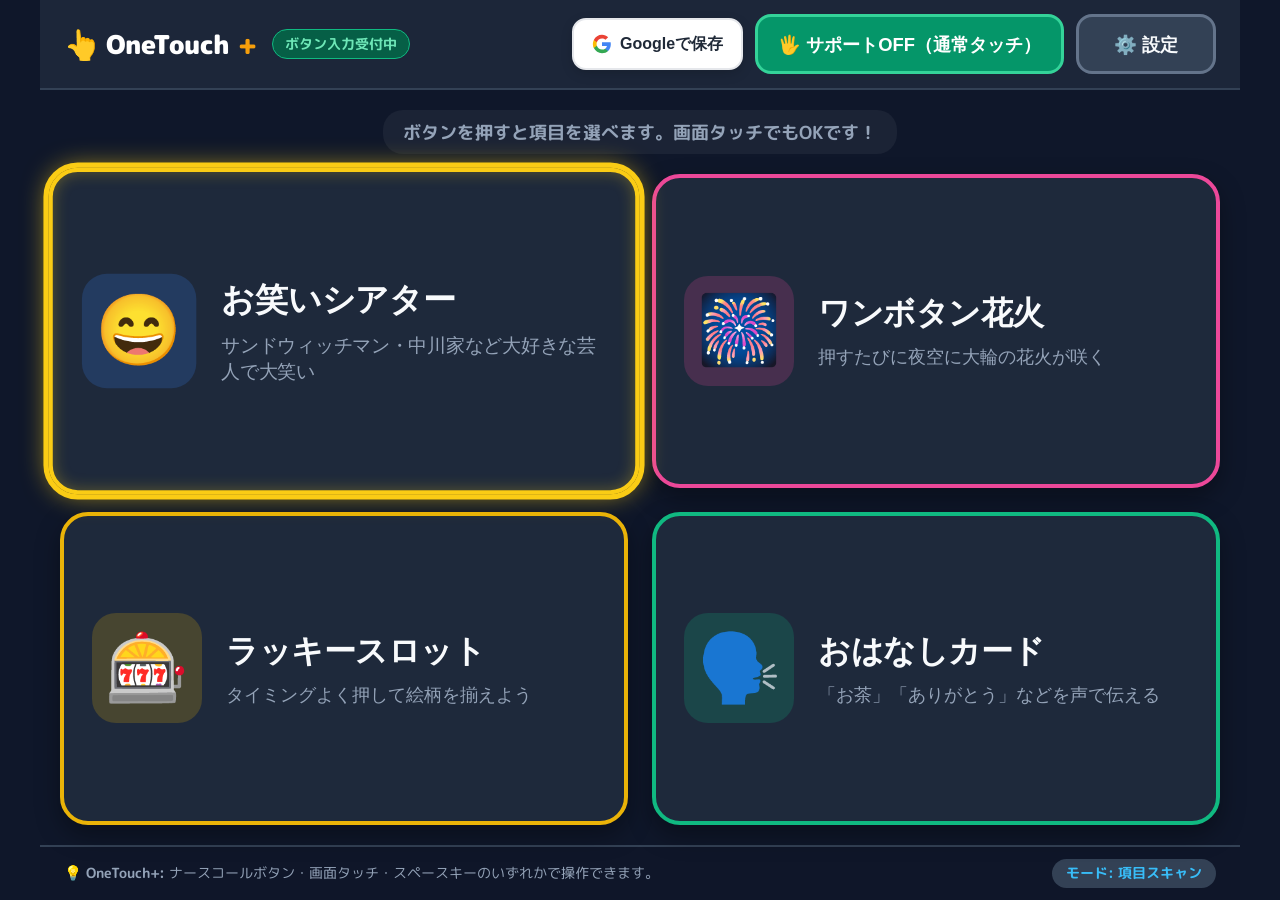
==== index.html @ 7be74478 "Initial commit for OneTouch+ (ワンタッチプラス)" ====
<!DOCTYPE html>
<html lang="ja">
<head>
  <meta charset="UTF-8">
  <meta name="viewport" content="width=device-width, initial-scale=1.0, maximum-scale=1.0, user-scalable=no">
  <title>OneTouch+（ワンタッチプラス）- ボタンひとつで楽しさと笑顔をプラス</title>
  <meta name="description" content="ナースコールボタンやワンタップで動画やお笑い、ゲーム、意思伝達が楽しめる介護・ベッドサイド向け支援ポータル">
  <meta name="theme-color" content="#2563eb">
  <link rel="icon" type="image/svg+xml" href="icon.svg">
  <link rel="manifest" href="manifest.json">
  <link rel="stylesheet" href="css/style.css">
  <link rel="preconnect" href="https://fonts.googleapis.com">
  <link rel="preconnect" href="https://fonts.gstatic.com" crossorigin>
  <link href="https://fonts.googleapis.com/css2?family=M+PLUS+Rounded+1c:wght@500;700;800;900&display=swap" rel="stylesheet">
  <!-- Google Identity Services -->
  <script src="https://accounts.google.com/gsi/client" async defer></script>
</head>
<body>
  <!-- クロスヘア走査線オーバーレイ -->
  <div id="crosshair-overlay" class="crosshair-overlay hidden">
    <div id="scan-line-horizontal" class="scan-line horizontal"></div>
    <div id="scan-line-vertical" class="scan-line vertical"></div>
    <div id="crosshair-target" class="crosshair-target hidden"></div>
  </div>

  <!-- メインコンテナ -->
  <div class="app-container">
    <!-- ヘッダー -->
    <header class="app-header">
      <div class="header-left">
        <h1 class="app-title"><span class="title-logo">👆</span> OneTouch<span class="title-plus">+</span></h1>
        <div id="input-status-badge" class="status-badge">ボタン入力受付中</div>
      </div>
      <div class="header-right">
        <!-- Google ドライブ保存・ログインボタン -->
        <button id="btn-google-auth" class="btn-google-auth" title="Googleアカウントで設定やデータを保存">
          <svg class="google-icon" viewBox="0 0 24 24" width="20" height="20">
            <path fill="#4285F4" d="M22.56 12.25c0-.78-.07-1.53-.2-2.25H12v4.26h5.92c-.26 1.37-1.04 2.53-2.21 3.31v2.77h3.57c2.08-1.92 3.28-4.74 3.28-8.09z"/>
            <path fill="#34A853" d="M12 23c2.97 0 5.46-.98 7.28-2.66l-3.57-2.77c-.98.66-2.23 1.06-3.71 1.06-2.86 0-5.29-1.93-6.16-4.53H2.18v2.84C3.99 20.53 7.7 23 12 23z"/>
            <path fill="#FBBC05" d="M5.84 14.09c-.22-.66-.35-1.36-.35-2.09s.13-1.43.35-2.09V7.06H2.18C1.43 8.55 1 10.22 1 12s.43 3.45 1.18 4.94l2.85-2.22.81-.63z"/>
            <path fill="#EA4335" d="M12 5.38c1.62 0 3.06.56 4.21 1.64l3.15-3.15C17.45 2.09 14.97 1 12 1 7.7 1 3.99 3.47 2.18 7.06l3.66 2.84c.87-2.6 3.3-4.52 6.16-4.52z"/>
          </svg>
          <span>Googleで保存</span>
        </button>

        <button id="btn-support-toggle" class="btn-support" data-action="toggle-support">🖐️ サポートOFF（通常タッチ）</button>
        <button id="btn-settings-toggle" class="btn-sub scannable" data-action="toggle-settings">⚙️ 設定</button>
      </div>
    </header>

    <!-- 設定モーダル/パネル -->
    <div id="settings-panel" class="settings-panel hidden">
      <div class="settings-content">
        <h2>操作・スキャン設定</h2>
        
        <div class="setting-item">
          <label>選択モード</label>
          <div class="setting-options">
            <button class="btn-opt scannable active" data-setting="mode" data-val="item">① 項目スキャン（順次枠移動）</button>
            <button class="btn-opt scannable" data-setting="mode" data-val="crosshair">② 十字線スキャン（上下左右のクロス）</button>
          </div>
        </div>

        <div class="setting-item">
          <label>スキャン速度（5段階）</label>
          <div class="setting-options speed-grid">
            <button class="btn-opt scannable" data-setting="speed" data-val="v-slowest">① 超ゆっくり（約5秒間隔 / 走査 最遅）</button>
            <button class="btn-opt scannable" data-setting="speed" data-val="v-slow">② ゆっくり（約3.5秒間隔 / 走査 遅）</button>
            <button class="btn-opt scannable active" data-setting="speed" data-val="v-normal">③ ふつう（約2.2秒間隔 / 走査 中）</button>
            <button class="btn-opt scannable" data-setting="speed" data-val="v-fast">④ やや速い（約1.5秒間隔 / 走査 やや速）</button>
            <button class="btn-opt scannable" data-setting="speed" data-val="v-fastest">⑤ 速い（約1.0秒間隔 / 走査 速）</button>
          </div>
        </div>

        <div class="setting-item">
          <label>おはなしカードの声の種類</label>
          <div class="setting-options">
            <button class="btn-opt scannable active" data-setting="voice-type" data-val="female">🌸 やさしい声（女性・ななみ）</button>
            <button class="btn-opt scannable" data-setting="voice-type" data-val="male">👔 おちついた声（男性・けいた）</button>
          </div>
        </div>

        <div class="setting-item">
          <label>効果音</label>
          <div class="setting-options">
            <button class="btn-opt scannable active" data-setting="sound" data-val="on">音を鳴らす 🔊</button>
            <button class="btn-opt scannable" data-setting="sound" data-val="off">消音 🔇</button>
          </div>
        </div>

        <div class="settings-actions">
          <button class="btn-primary scannable" data-action="close-settings">設定をとじる</button>
        </div>
      </div>
    </div>

    <!-- メインコンテンツ領域 -->
    <main class="app-main">
      <!-- 1. ホーム画面（メニュー） -->
      <section id="view-home" class="view-section active">
        <div class="section-intro">
          <p class="intro-tip">ボタンを押すと項目を選べます。画面タッチでもOKです！</p>
        </div>
        <div class="menu-grid">
          <button class="menu-card scannable color-video" data-view="video">
            <div class="card-icon">😄</div>
            <div class="card-body">
              <div class="card-title">お笑いシアター</div>
              <div class="card-desc">サンドウィッチマン・中川家など大好きな芸人で大笑い</div>
            </div>
          </button>

          <button class="menu-card scannable color-fireworks" data-view="fireworks">
            <div class="card-icon">🎆</div>
            <div class="card-body">
              <div class="card-title">ワンボタン花火</div>
              <div class="card-desc">押すたびに夜空に大輪の花火が咲く</div>
            </div>
          </button>

          <button class="menu-card scannable color-slot" data-view="slot">
            <div class="card-icon">🎰</div>
            <div class="card-body">
              <div class="card-title">ラッキースロット</div>
              <div class="card-desc">タイミングよく押して絵柄を揃えよう</div>
            </div>
          </button>

          <button class="menu-card scannable color-voice" data-view="voice">
            <div class="card-icon">🗣️</div>
            <div class="card-body">
              <div class="card-title">おはなしカード</div>
              <div class="card-desc">「お茶」「ありがとう」などを声で伝える</div>
            </div>
          </button>
        </div>
      </section>

      <!-- 2. 動画シアター画面（お父さんのお笑いシアター方式） -->
      <section id="view-video" class="view-section">
        <!-- 芸人・スター選択画面 -->
        <div id="video-selector-screen">
          <div class="view-bar">
            <button class="btn-back scannable" data-action="back-home">◀ ホームへ戻る</button>
            <div class="view-title">お父さんのお笑いシアター</div>
            <div class="header-hint-badge">誰の動画を見ますか？</div>
          </div>

          <div class="video-comedian-grid" id="comedian-grid">
            <!-- 芸人・スターの特大カード一覧 -->
            <button class="comedian-card scannable card-sand" data-comedian="sand">
              <span class="c-icon">🎙️</span>
              <div class="c-info">
                <span class="c-name">サンドウィッチマン</span>
                <span class="c-desc">定番の爆笑コント＆漫才</span>
              </div>
            </button>

            <button class="comedian-card scannable card-nakagawa" data-comedian="nakagawake">
              <span class="c-icon">🚃</span>
              <div class="c-info">
                <span class="c-name">中川家</span>
                <span class="c-desc">電車のモノマネ・日常観察漫才</span>
              </div>
            </button>

            <button class="comedian-card scannable card-kamaitachi" data-comedian="kamaitachi">
              <span class="c-icon">😺</span>
              <div class="c-info">
                <span class="c-name">かまいたち</span>
                <span class="c-desc">軽快なコントと痛快トーク</span>
              </div>
            </button>

            <button class="comedian-card scannable card-chidori" data-comedian="chidori">
              <span class="c-icon">🦅</span>
              <div class="c-info">
                <span class="c-name">千鳥</span>
                <span class="c-desc">クセがすごい爆笑トーク＆漫才</span>
              </div>
            </button>

            <button class="comedian-card scannable card-knights" data-comedian="knights">
              <span class="c-icon">👓</span>
              <div class="c-info">
                <span class="c-name">ナイツ</span>
                <span class="c-desc">聞き取りやすく笑えるヤホー漫才</span>
              </div>
            </button>

            <button class="comedian-card scannable card-soshina" data-comedian="soshina">
              <span class="c-icon">⚡</span>
              <div class="c-info">
                <span class="c-name">粗品（霜降り明星）</span>
                <span class="c-desc">痛快フリップネタ＆ツッコミ</span>
              </div>
            </button>

            <button class="comedian-card scannable card-ohtani" data-comedian="ohtani">
              <span class="c-icon">⚾</span>
              <div class="c-info">
                <span class="c-name">大谷翔平</span>
                <span class="c-desc">豪快なホームラン＆名場面集</span>
              </div>
            </button>

            <button class="comedian-card scannable card-drifters" data-comedian="drifters">
              <span class="c-icon">📺</span>
              <div class="c-info">
                <span class="c-name">志村けん・ドリフ</span>
                <span class="c-desc">全員集合！懐かしの爆笑コント</span>
              </div>
            </button>

            <button class="comedian-card scannable card-songs" data-comedian="songs">
              <span class="c-icon">🎵</span>
              <div class="c-info">
                <span class="c-name">懐かしの昭和歌謡</span>
                <span class="c-desc">心に残る想い出のヒット曲</span>
              </div>
            </button>

            <button class="comedian-card scannable card-nature" data-comedian="nature">
              <span class="c-icon">🏞️</span>
              <div class="c-info">
                <span class="c-name">日本の絶景・鉄道</span>
                <span class="c-desc">美しい自然風景とローカル線</span>
              </div>
            </button>
          </div>
        </div>

        <!-- 大画面動画プレイヤー画面（最初は非表示） -->
        <div id="video-theater-screen" class="hidden">
          <div class="view-bar">
            <button class="btn-back scannable" data-action="back-to-comedians">◀ 芸人を選び直す</button>
            <div class="theater-channel-badge" id="theater-channel-name">サンドウィッチマン</div>
            <button class="btn-action scannable" data-action="theater-next">⏭️ つぎの動画へ</button>
          </div>

          <div class="video-player-container">
            <div class="video-wrapper">
              <iframe id="video-frame" 
                      src="" 
                      title="シアタープレイヤー" 
                      frameborder="0" 
                      allow="accelerometer; autoplay; clipboard-write; encrypted-media; gyroscope; picture-in-picture" 
                      allowfullscreen>
              </iframe>
            </div>
            <div class="video-caption">
              <div class="caption-left">
                <h3 id="video-title">動画を読み込んでいます...</h3>
                <span id="video-index-badge" class="index-badge">動画 1 / 10</span>
              </div>
              <div class="caption-right">
                <button class="btn-theater-skip scannable" data-action="theater-next">⏭️ 次の動画（ボタンでスキップ）</button>
              </div>
            </div>
          </div>
        </div>
      </section>

      <!-- 3. ワンボタン花火画面 -->
      <section id="view-fireworks" class="view-section">
        <div class="view-bar-overlay">
          <button class="btn-back scannable" data-action="back-home">◀ ホームへ戻る</button>
          <span class="fireworks-count">打ち上げ数: <strong id="fireworks-count-num">0</strong> 発</span>
        </div>
        <div class="fireworks-area" id="fireworks-canvas-wrapper">
          <canvas id="fireworks-canvas"></canvas>
          <div class="fireworks-hint">ボタンを押すと花火が打ち上がります！</div>
        </div>
      </section>

      <!-- 4. ラッキースロット画面 -->
      <section id="view-slot" class="view-section">
        <div class="view-bar">
          <button class="btn-back scannable" data-action="back-home">◀ ホームへ戻る</button>
          <div class="view-title">ラッキースロット</div>
          <div class="slot-score">あたり: <strong id="slot-win-count">0</strong> 回</div>
        </div>

        <div class="slot-container">
          <div class="slot-machine">
            <div class="reel-box">
              <div class="reel" id="reel-1">🍒</div>
            </div>
            <div class="reel-box">
              <div class="reel" id="reel-2">⭐</div>
            </div>
            <div class="reel-box">
              <div class="reel" id="reel-3">7️⃣</div>
            </div>
          </div>

          <div id="slot-message" class="slot-message">ボタンを押してスタート！</div>

          <div class="slot-controls">
            <button id="btn-slot-action" class="btn-slot scannable" data-action="slot-trigger">
              ▶ スタート / ストップ
            </button>
          </div>
        </div>
      </section>

      <!-- 5. おはなしカード（意思伝達・ボイス）画面 -->
      <section id="view-voice" class="view-section">
        <div class="view-bar">
          <button class="btn-back scannable" data-action="back-home">◀ ホームへ戻る</button>
          <div class="view-title" id="voice-view-title">おはなしカード</div>
          <span class="hint-text" id="voice-view-hint">押すと声でお知らせします</span>
        </div>

        <!-- 基本カード群 -->
        <div id="voice-main-grid" class="voice-grid">
          <button class="voice-card scannable color-v1" data-voice-key="tea" data-phrase="お茶をください">
            <span class="v-icon">🍵</span>
            <span class="v-text">お茶をください</span>
          </button>

          <button class="voice-card scannable color-v2" data-voice-key="thanks" data-phrase="ありがとうございます">
            <span class="v-icon">🙏</span>
            <span class="v-text">ありがとう</span>
          </button>

          <button class="voice-card scannable color-v3" data-voice-key="tv" data-phrase="テレビをつけてください">
            <span class="v-icon">📺</span>
            <span class="v-text">テレビをつけて</span>
          </button>

          <button class="voice-card scannable color-v4" data-voice-key="yes" data-phrase="はい、そうです">
            <span class="v-icon">⭕</span>
            <span class="v-text">はい</span>
          </button>

          <button class="voice-card scannable color-v5" data-voice-key="no" data-phrase="いいえ、ちがいます">
            <span class="v-icon">❌</span>
            <span class="v-text">いいえ</span>
          </button>

          <!-- 痛いですボタン（押すと部位選択へ切り替え） -->
          <button class="voice-card scannable color-v6" data-action="open-pain-menu" data-voice-key="pain" data-phrase="痛いです、助けてください">
            <span class="v-icon">⚡</span>
            <span class="v-text">痛いです ➔</span>
          </button>

          <button class="voice-card scannable color-v7" data-voice-key="turn" data-phrase="体の向きを変えてください">
            <span class="v-icon">🛌</span>
            <span class="v-text">向きを変えて</span>
          </button>

          <button class="voice-card scannable color-v8" data-voice-key="call" data-phrase="呼んでいます、来てください">
            <span class="v-icon">🔔</span>
            <span class="v-text">呼出ベル</span>
          </button>
        </div>

        <!-- 痛い部位選択カード群（最初は非表示） -->
        <div id="voice-pain-grid" class="voice-grid hidden">
          <button class="voice-card scannable color-back" data-action="back-to-main-voice">
            <span class="v-icon">◀</span>
            <span class="v-text">もどる</span>
          </button>

          <button class="voice-card scannable color-v6" data-voice-key="pain_head" data-phrase="頭が痛いです">
            <span class="v-icon">🧠</span>
            <span class="v-text">あたま</span>
          </button>

          <button class="voice-card scannable color-v6" data-voice-key="pain_stomach" data-phrase="お腹や胸が痛いです">
            <span class="v-icon">🫁</span>
            <span class="v-text">おなか・むね</span>
          </button>

          <!-- 膀胱炎・尿結石・下腹部痛 -->
          <button class="voice-card scannable color-v6" data-voice-key="pain_urine" data-phrase="おしっこのあたり、下腹部が痛いです">
            <span class="v-icon">💧</span>
            <span class="v-text">おしっこ・下腹部</span>
          </button>

          <button class="voice-card scannable color-v6" data-voice-key="pain_arm" data-phrase="手や腕が痛いです">
            <span class="v-icon">🦾</span>
            <span class="v-text">て・うで</span>
          </button>

          <button class="voice-card scannable color-v6" data-voice-key="pain_leg" data-phrase="足や腰が痛いです">
            <span class="v-icon">🦵</span>
            <span class="v-text">あし・こし</span>
          </button>

          <button class="voice-card scannable color-v6" data-voice-key="pain_back" data-phrase="背中やお尻が痛いです">
            <span class="v-icon">🛌</span>
            <span class="v-text">せなか・おしり</span>
          </button>

          <button class="voice-card scannable color-v6" data-voice-key="pain_general" data-phrase="全身が痛いです">
            <span class="v-icon">😣</span>
            <span class="v-text">ぜんぶ痛い</span>
          </button>
        </div>

        <div id="voice-last-spoken" class="voice-last-spoken hidden">
          発話中: <span id="voice-text-display"></span>
        </div>
      </section>
    </main>

    <!-- 下部インジケーター・ガイド -->
    <footer class="app-footer">
      <div class="footer-hint">
        💡 <strong>OneTouch+:</strong> ナースコールボタン・画面タッチ・スペースキーのいずれかで操作できます。
      </div>
      <div id="scan-mode-indicator" class="scan-indicator">モード: 項目スキャン</div>
    </footer>
  </div>

  <!-- Google ドライブ連携・ログインモーダル -->
  <div id="google-auth-modal" class="settings-panel hidden">
    <div class="settings-content">
      <h2>☁️ Google ドライブにデータを保存</h2>
      
      <div id="auth-unregistered-view">
        <p style="font-size: 1.1rem; line-height: 1.6; color: #cbd5e1;">
          Googleアカウントでログインすると、お父さんの<strong>お気に入り動画・スキャン速度・設定</strong>が、あなた専用の<strong>Googleドライブ</strong>に安全に保存・自動同期されます！
        </p>
        
        <div class="drive-features-list">
          <div class="feature-badge">🔒 <strong>安心のセキュリティ</strong>: データはご自身のGoogleドライブ内のみに保存され、他者に見られることはありません。</div>
          <div class="feature-badge">📱 <strong>どこでも同期</strong>: 別のタブレットやスマホからログインしても、同じ設定やお気に入りで楽しめます。</div>
          <div class="feature-badge">👤 <strong>ゲストのままでもOK</strong>: ログインしなくても、そのまま手軽にお使いいただけます。</div>
        </div>

        <div class="setting-item" style="margin-top: 16px;">
          <label style="font-size: 0.95rem; color: #94a3b8;">Google OAuth Client ID（公開サーバー設定用）</label>
          <input type="text" id="input-google-client-id" class="input-text" placeholder="例: 123456789-xxxx.apps.googleusercontent.com" style="width: 100%; padding: 12px; border-radius: 12px; background: #0f172a; border: 2px solid #334155; color: #fff; font-size: 0.95rem;">
          <small style="color: #64748b; margin-top: 6px; display: block;">※ Google Cloud Consoleで取得したWebクライアントIDを入力すると、本番のGoogleログインが有効になります。</small>
        </div>

        <div class="settings-actions" style="display: flex; gap: 12px; margin-top: 14px;">
          <button id="btn-save-client-id-login" class="btn-primary" style="flex: 1;">Googleでログインする</button>
          <button id="btn-demo-login" class="btn-sub" style="flex: 1; border-color: #3b82f6; color: #60a5fa;">デモログイン（体験）</button>
        </div>
      </div>

      <div id="auth-registered-view" class="hidden">
        <div style="display: flex; align-items: center; gap: 16px; background: #0f172a; padding: 16px; border-radius: 16px; border: 2px solid #334155;">
          <img id="auth-user-avatar" src="icon.svg" style="width: 60px; height: 60px; border-radius: 50%;" alt="user">
          <div>
            <div id="auth-user-name" style="font-size: 1.3rem; font-weight: 800; color: #fff;">ユーザー名</div>
            <div style="font-size: 0.95rem; color: #10b981; font-weight: 700; margin-top: 4px;">☁️ Googleドライブ同期中</div>
          </div>
        </div>

        <div style="margin-top: 20px; display: flex; gap: 12px;">
          <button id="btn-manual-sync" class="btn-primary" style="flex: 1;">今すぐ同期（保存）</button>
          <button id="btn-google-logout" class="btn-sub" style="flex: 1; border-color: #ef4444; color: #f87171;">ログアウト</button>
        </div>
      </div>

      <div style="margin-top: 14px;">
        <button id="btn-close-auth-modal" class="btn-sub" style="width: 100%;">とじる</button>
      </div>
    </div>
  </div>

  <!-- スクリプト読み込み -->
  <script src="js/audio.js"></script>
  <script src="js/drive.js"></script>
  <script src="js/scanner.js"></script>
  <script src="js/app.js"></script>
</body>
</html>
---- css/style.css ----
/* ========================================================
   ワンボタン・ポータル スタイルシート
   高視認性・タブレット（Fire HD 10 / iPad）最適化
   ======================================================== */

:root {
  --primary-color: #2563eb;
  --primary-hover: #1d4ed8;
  --accent-color: #f59e0b;
  --bg-color: #0f172a;
  --card-bg: #1e293b;
  --card-border: #334155;
  --text-main: #f8fafc;
  --text-muted: #94a3b8;
  
  /* スキャン強調色 */
  --scan-highlight-color: #facc15;
  --scan-highlight-shadow: rgba(250, 204, 21, 0.7);

  /* クロスヘア走査線色 */
  --crosshair-line-color: #06b6d4;
  --crosshair-active-color: #f43f5e;
}

* {
  box-sizing: border-box;
  margin: 0;
  padding: 0;
  -webkit-tap-highlight-color: transparent;
  user-select: none;
}

body {
  font-family: 'M PLUS Rounded 1c', -apple-system, BlinkMacSystemFont, "Segoe UI", Roboto, sans-serif;
  background-color: var(--bg-color);
  color: var(--text-main);
  min-height: 100vh;
  overflow-x: hidden;
  touch-action: manipulation;
}

/* アプリ全体レイアウト */
.app-container {
  display: flex;
  flex-direction: column;
  min-height: 100vh;
  max-width: 1200px;
  margin: 0 auto;
  position: relative;
  z-index: 10;
}

/* ヘッダー */
.app-header {
  display: flex;
  justify-content: space-between;
  align-items: center;
  padding: 14px 24px;
  background-color: rgba(30, 41, 59, 0.9);
  backdrop-filter: blur(8px);
  border-bottom: 2px solid var(--card-border);
}

.header-left {
  display: flex;
  align-items: center;
  gap: 16px;
}

.app-title {
  font-size: 1.6rem;
  font-weight: 900;
  color: #fff;
  letter-spacing: -0.5px;
  display: flex;
  align-items: center;
  gap: 6px;
}

.title-logo {
  font-size: 1.8rem;
}

.title-plus {
  color: #f59e0b; /* 鮮やかなオレンジゴールドのプラス */
  font-weight: 900;
  margin-left: 2px;
}

.status-badge {
  background-color: #065f46;
  color: #6ee7b7;
  padding: 4px 12px;
  border-radius: 9999px;
  font-size: 0.85rem;
  font-weight: 700;
  border: 1px solid #10b981;
}

.header-right {
  display: flex;
  align-items: center;
  gap: 12px;
}

.btn-support {
  background-color: #059669;
  color: #fff;
  border: 3px solid #34d399;
  min-height: 60px;
  padding: 10px 20px;
  border-radius: 16px;
  font-size: 1.15rem;
  font-weight: 800;
  cursor: pointer;
  display: flex;
  align-items: center;
  justify-content: center;
  transition: all 0.2s ease;
}

.btn-support.off {
  background-color: #dc2626;
  border-color: #f87171;
  box-shadow: 0 0 15px rgba(220, 38, 38, 0.5);
}

.color-back {
  border-color: #64748b !important;
  background-color: #334155 !important;
}

.btn-sub {
  background-color: #334155;
  color: var(--text-main);
  border: 3px solid #64748b;
  min-height: 60px;
  min-width: 140px;
  padding: 10px 22px;
  border-radius: 16px;
  font-size: 1.15rem;
  font-weight: 800;
  cursor: pointer;
  display: flex;
  align-items: center;
  justify-content: center;
  transition: all 0.2s ease;
}

/* メイン領域 */
.app-main {
  flex: 1;
  padding: 20px;
  display: flex;
  flex-direction: column;
}

.view-section {
  display: none;
  flex-direction: column;
  flex: 1;
  animation: fadeIn 0.3s ease;
}

.view-section.active {
  display: flex;
}

@keyframes fadeIn {
  from { opacity: 0; transform: translateY(6px); }
  to { opacity: 1; transform: translateY(0); }
}

/* イントロ・案内 */
.section-intro {
  text-align: center;
  margin-bottom: 20px;
}

.intro-tip {
  font-size: 1.15rem;
  font-weight: 700;
  color: var(--text-muted);
  background-color: rgba(255, 255, 255, 0.05);
  display: inline-block;
  padding: 8px 20px;
  border-radius: 20px;
}

/* ========================================================
   スキャン対象（scannable）とフォーカス枠アニメーション
   ======================================================== */
.scannable {
  position: relative;
  transition: transform 0.2s ease, box-shadow 0.2s ease, border-color 0.2s ease;
  outline: none;
}

/* 項目スキャンで選択枠が当たっている時 */
.scannable.scan-focused {
  outline: 5px solid var(--scan-highlight-color) !important;
  box-shadow: 0 0 25px var(--scan-highlight-shadow), inset 0 0 15px rgba(250, 204, 21, 0.3) !important;
  transform: scale(1.04) !important;
  z-index: 50;
  border-color: #facc15 !important;
  animation: pulseScan 0.9s infinite alternate;
}

@keyframes pulseScan {
  0% { transform: scale(1.02); box-shadow: 0 0 15px var(--scan-highlight-shadow); }
  100% { transform: scale(1.06); box-shadow: 0 0 35px var(--scan-highlight-shadow); }
}

/* ========================================================
   クロスヘア（XY走査線・ポイントスキャン）
   ======================================================== */
.crosshair-overlay {
  position: fixed;
  top: 0;
  left: 0;
  width: 100vw;
  height: 100vh;
  pointer-events: none;
  z-index: 9999;
}

.crosshair-overlay.hidden {
  display: none;
}

.scan-line {
  position: absolute;
  box-shadow: 0 0 12px var(--crosshair-line-color);
  transition: opacity 0.2s;
}

.scan-line.horizontal {
  left: 0;
  width: 100%;
  height: 4px;
  background: linear-gradient(90deg, rgba(6, 182, 212, 0.2), #06b6d4 50%, rgba(6, 182, 212, 0.2));
  top: 0;
}

.scan-line.vertical {
  top: 0;
  height: 100%;
  width: 4px;
  background: linear-gradient(180deg, rgba(6, 182, 212, 0.2), #06b6d4 50%, rgba(6, 182, 212, 0.2));
  left: 0;
}

.scan-line.locked {
  background: #f43f5e !important;
  box-shadow: 0 0 16px #f43f5e !important;
  height: 5px;
  width: 5px;
}
.scan-line.horizontal.locked { width: 100%; height: 5px; }
.scan-line.vertical.locked { height: 100%; width: 5px; }

/* 交点ターゲット表示（波紋エフェクト） */
.crosshair-target {
  position: absolute;
  width: 40px;
  height: 40px;
  border-radius: 50%;
  border: 4px solid #f43f5e;
  transform: translate(-50%, -50%);
  animation: targetRipple 0.6s ease-out forwards;
  pointer-events: none;
}

@keyframes targetRipple {
  0% { transform: translate(-50%, -50%) scale(0.3); opacity: 1; }
  100% { transform: translate(-50%, -50%) scale(2.2); opacity: 0; border-color: #facc15; }
}

/* ========================================================
   1. メニュー画面（カードグリッド）- 超大型ボタンデザイン
   ======================================================== */
.menu-grid {
  display: grid;
  grid-template-columns: repeat(2, 1fr);
  gap: 24px;
  flex: 1;
  align-content: stretch;
}

@media (max-width: 680px) {
  .menu-grid {
    grid-template-columns: 1fr;
  }
}

.menu-card {
  display: flex;
  align-items: center;
  min-height: 200px; /* 高さを大幅に拡大！走査線が長く滞在できる */
  padding: 30px 28px;
  background-color: var(--card-bg);
  border: 4px solid var(--card-border);
  border-radius: 28px;
  color: var(--text-main);
  text-align: left;
  cursor: pointer;
  gap: 24px;
  box-shadow: 0 10px 25px rgba(0, 0, 0, 0.35);
}

.card-icon {
  font-size: 4.2rem;
  background: rgba(255, 255, 255, 0.08);
  width: 110px;
  height: 110px;
  display: flex;
  align-items: center;
  justify-content: center;
  border-radius: 24px;
  flex-shrink: 0;
}

.card-body {
  display: flex;
  flex-direction: column;
  gap: 8px;
}

.card-title {
  font-size: 2rem;
  font-weight: 900;
  letter-spacing: -0.5px;
}

.card-desc {
  font-size: 1.15rem;
  color: var(--text-muted);
}

/* カード固有アクセント */
.color-video { border-color: #3b82f6; }
.color-video .card-icon { background: rgba(59, 130, 246, 0.2); }
.color-fireworks { border-color: #ec4899; }
.color-fireworks .card-icon { background: rgba(236, 72, 153, 0.2); }
.color-slot { border-color: #eab308; }
.color-slot .card-icon { background: rgba(234, 179, 8, 0.2); }
.color-voice { border-color: #10b981; }
.color-voice .card-icon { background: rgba(16, 185, 129, 0.2); }

/* ========================================================
   共通バー（戻るボタンなど）- 大型化
   ======================================================== */
.view-bar {
  display: flex;
  justify-content: space-between;
  align-items: center;
  margin-bottom: 20px;
  gap: 16px;
}

.btn-back {
  background-color: #475569;
  color: #fff;
  border: 3px solid #94a3b8;
  min-height: 75px;
  min-width: 180px;
  padding: 12px 28px;
  border-radius: 18px;
  font-size: 1.3rem;
  font-weight: 800;
  cursor: pointer;
  display: flex;
  align-items: center;
  justify-content: center;
}

.view-title {
  font-size: 1.6rem;
  font-weight: 800;
  color: #e2e8f0;
}

.btn-action {
  background-color: #0284c7;
  color: #fff;
  border: 3px solid #38bdf8;
  min-height: 75px;
  min-width: 200px;
  padding: 12px 28px;
  border-radius: 18px;
  font-size: 1.3rem;
  font-weight: 800;
  cursor: pointer;
  display: flex;
  align-items: center;
  justify-content: center;
}

/* ========================================================
   2. お笑いシアター（芸人グリッド・プレイヤー）
   ======================================================== */
.video-comedian-grid {
  display: grid;
  grid-template-columns: repeat(2, 1fr);
  gap: 20px;
  flex: 1;
}

@media (max-width: 680px) {
  .video-comedian-grid {
    grid-template-columns: 1fr;
  }
}

.comedian-card {
  display: flex;
  align-items: center;
  min-height: 140px; /* 特大サイズで走査線がゆったり乗る */
  padding: 24px 22px;
  background-color: var(--card-bg);
  border: 4px solid var(--card-border);
  border-radius: 24px;
  color: var(--text-main);
  text-align: left;
  cursor: pointer;
  gap: 20px;
  box-shadow: 0 8px 24px rgba(0, 0, 0, 0.3);
}

.c-icon {
  font-size: 3.5rem;
  background: rgba(255, 255, 255, 0.08);
  width: 85px;
  height: 85px;
  display: flex;
  align-items: center;
  justify-content: center;
  border-radius: 20px;
  flex-shrink: 0;
}

.c-info {
  display: flex;
  flex-direction: column;
  gap: 6px;
}

.c-name {
  font-size: 1.6rem;
  font-weight: 900;
  color: #fff;
}

.c-desc {
  font-size: 1.05rem;
  color: var(--text-muted);
}

/* 芸人カードの個別アクセントカラー */
.card-sand { border-color: #f59e0b; }
.card-sand .c-icon { background: rgba(245, 158, 11, 0.2); }

.card-nakagawa { border-color: #3b82f6; }
.card-nakagawa .c-icon { background: rgba(59, 130, 246, 0.2); }

.card-kamaitachi { border-color: #f43f5e; }
.card-kamaitachi .c-icon { background: rgba(244, 63, 94, 0.2); }

.card-chidori { border-color: #10b981; }
.card-chidori .c-icon { background: rgba(16, 185, 129, 0.2); }

.card-knights { border-color: #a855f7; }
.card-knights .c-icon { background: rgba(168, 85, 247, 0.2); }

.card-soshina { border-color: #6366f1; }
.card-soshina .c-icon { background: rgba(99, 102, 241, 0.2); }

.card-ohtani { border-color: #06b6d4; }
.card-ohtani .c-icon { background: rgba(6, 182, 212, 0.2); }

.card-drifters { border-color: #ef4444; }
.card-drifters .c-icon { background: rgba(239, 68, 68, 0.2); }

.card-songs { border-color: #ec4899; }
.card-songs .c-icon { background: rgba(236, 72, 153, 0.2); }

.card-nature { border-color: #14b8a6; }
.card-nature .c-icon { background: rgba(20, 184, 166, 0.2); }

.header-hint-badge {
  background-color: #f59e0b;
  color: #000;
  font-weight: 800;
  padding: 8px 18px;
  border-radius: 9999px;
  font-size: 1.1rem;
}

.theater-channel-badge {
  background: linear-gradient(135deg, #f59e0b, #d97706);
  color: #000;
  font-weight: 900;
  font-size: 1.4rem;
  padding: 8px 24px;
  border-radius: 16px;
  border: 2px solid #fbbf24;
}

.video-caption {
  padding: 18px 24px;
  background-color: #1e293b;
  display: flex;
  justify-content: space-between;
  align-items: center;
  gap: 20px;
}

.caption-left {
  display: flex;
  flex-direction: column;
  gap: 6px;
}

.index-badge {
  color: #f59e0b;
  font-weight: 700;
  font-size: 1rem;
}

.btn-theater-skip {
  background: linear-gradient(135deg, #2563eb, #1d4ed8);
  color: #fff;
  border: 3px solid #60a5fa;
  min-height: 70px;
  padding: 12px 32px;
  border-radius: 20px;
  font-size: 1.3rem;
  font-weight: 900;
  cursor: pointer;
  box-shadow: 0 6px 20px rgba(37, 99, 235, 0.4);
}

.video-player-container {
  display: flex;
  flex-direction: column;
  flex: 1;
  background-color: #000;
  border-radius: 20px;
  overflow: hidden;
  border: 3px solid #334155;
}

.video-wrapper {
  position: relative;
  padding-bottom: 56.25%; /* 16:9比率 */
  height: 0;
}

.video-wrapper iframe {
  position: absolute;
  top: 0;
  left: 0;
  width: 100%;
  height: 100%;
}

.video-caption {
  padding: 16px 20px;
  background-color: #1e293b;
  display: flex;
  justify-content: space-between;
  align-items: center;
}

.video-caption h3 {
  font-size: 1.2rem;
  font-weight: 800;
  color: #f1f5f9;
}

.video-caption p {
  font-size: 0.9rem;
  color: #fbbf24;
  font-weight: 700;
}

/* ========================================================
   3. 花火画面
   ======================================================== */
.view-bar-overlay {
  position: absolute;
  top: 20px;
  left: 20px;
  right: 20px;
  z-index: 20;
  display: flex;
  justify-content: space-between;
  align-items: center;
}

.fireworks-count {
  background: rgba(0, 0, 0, 0.6);
  padding: 8px 16px;
  border-radius: 20px;
  font-size: 1.1rem;
  color: #f472b6;
  border: 1px solid #ec4899;
}

.fireworks-area {
  position: relative;
  flex: 1;
  background: radial-gradient(circle at bottom, #090d16 0%, #000208 100%);
  border-radius: 20px;
  overflow: hidden;
  min-height: 480px;
}

#fireworks-canvas {
  width: 100%;
  height: 100%;
  display: block;
}

.fireworks-hint {
  position: absolute;
  bottom: 24px;
  left: 50%;
  transform: translateX(-50%);
  color: rgba(255, 255, 255, 0.7);
  background: rgba(0, 0, 0, 0.6);
  padding: 8px 24px;
  border-radius: 9999px;
  font-size: 1rem;
  font-weight: 700;
  pointer-events: none;
}

/* ========================================================
   4. スロット画面
   ======================================================== */
.slot-score {
  font-size: 1.2rem;
  color: #fbbf24;
}

.slot-container {
  display: flex;
  flex-direction: column;
  align-items: center;
  justify-content: center;
  flex: 1;
  background-color: var(--card-bg);
  border-radius: 24px;
  padding: 30px;
  border: 3px solid var(--card-border);
}

.slot-machine {
  display: flex;
  gap: 20px;
  margin-bottom: 28px;
}

.reel-box {
  width: 130px;
  height: 160px;
  background-color: #0f172a;
  border: 4px solid #facc15;
  border-radius: 20px;
  display: flex;
  align-items: center;
  justify-content: center;
  box-shadow: inset 0 0 20px rgba(0, 0, 0, 0.8);
}

.reel {
  font-size: 5rem;
  transition: transform 0.1s ease;
}

.slot-message {
  font-size: 1.5rem;
  font-weight: 900;
  color: #38bdf8;
  margin-bottom: 24px;
  min-height: 2em;
  text-align: center;
}

.btn-slot {
  background: linear-gradient(135deg, #ef4444, #b91c1c);
  color: white;
  border: 4px solid #f87171;
  min-height: 110px;
  min-width: 320px;
  width: 80%;
  max-width: 500px;
  padding: 20px 48px;
  border-radius: 28px;
  font-size: 1.8rem;
  font-weight: 900;
  cursor: pointer;
  box-shadow: 0 10px 28px rgba(239, 68, 68, 0.45);
}

/* ========================================================
   5. おはなしカード（意思伝達・ボイス）- 特大化
   ======================================================== */
.voice-grid {
  display: grid;
  grid-template-columns: repeat(2, 1fr);
  gap: 20px;
  flex: 1;
}

@media (min-width: 900px) {
  .voice-grid {
    grid-template-columns: repeat(4, 1fr);
  }
}

.voice-card {
  display: flex;
  flex-direction: column;
  align-items: center;
  justify-content: center;
  min-height: 160px; /* 高さを大幅に拡大！ */
  padding: 24px 16px;
  background-color: var(--card-bg);
  border: 4px solid var(--card-border);
  border-radius: 24px;
  color: var(--text-main);
  cursor: pointer;
  gap: 12px;
  text-align: center;
}

.v-icon {
  font-size: 3.8rem;
}

.v-text {
  font-size: 1.5rem;
  font-weight: 800;
}

.color-v1 { border-color: #10b981; } /* お茶 */
.color-v2 { border-color: #f59e0b; } /* ありがとう */
.color-v3 { border-color: #3b82f6; } /* テレビ */
.color-v4 { border-color: #06b6d4; } /* はい */
.color-v5 { border-color: #ec4899; } /* いいえ */
.color-v6 { border-color: #ef4444; } /* 痛い */
.color-v7 { border-color: #8b5cf6; } /* 向きを変えて */
.color-v8 { border-color: #eab308; background: rgba(234, 179, 8, 0.1); } /* 呼出 */

.voice-last-spoken {
  margin-top: 14px;
  background-color: #065f46;
  color: #6ee7b7;
  padding: 10px 20px;
  border-radius: 12px;
  font-size: 1.1rem;
  font-weight: 700;
  text-align: center;
}

/* ========================================================
   設定パネル
   ======================================================== */
.settings-panel {
  position: fixed;
  top: 0;
  left: 0;
  width: 100%;
  height: 100%;
  background: rgba(0, 0, 0, 0.85);
  backdrop-filter: blur(10px);
  z-index: 1000;
  display: flex;
  align-items: center;
  justify-content: center;
  padding: 20px;
}

.settings-panel.hidden {
  display: none;
}

.settings-content {
  background-color: #1e293b;
  border: 3px solid #475569;
  border-radius: 24px;
  padding: 30px;
  max-width: 600px;
  width: 100%;
  display: flex;
  flex-direction: column;
  gap: 24px;
}

.settings-content h2 {
  font-size: 1.6rem;
  font-weight: 900;
  color: #38bdf8;
  border-bottom: 2px solid #334155;
  padding-bottom: 12px;
}

.setting-item label {
  display: block;
  font-size: 1.1rem;
  font-weight: 800;
  margin-bottom: 10px;
  color: #e2e8f0;
}

.setting-options {
  display: flex;
  flex-direction: column;
  gap: 8px;
}

.btn-opt {
  background-color: #0f172a;
  color: #cbd5e1;
  border: 2px solid #334155;
  padding: 12px 18px;
  border-radius: 14px;
  font-size: 1rem;
  font-weight: 700;
  text-align: left;
  cursor: pointer;
}

.btn-opt.active {
  background-color: #2563eb;
  border-color: #60a5fa;
  color: #fff;
  font-weight: 900;
}

.btn-primary {
  background-color: #10b981;
  color: white;
  border: 2px solid #34d399;
  padding: 14px 28px;
  border-radius: 16px;
  font-size: 1.2rem;
  font-weight: 800;
  cursor: pointer;
  width: 100%;
}

/* ========================================================
   フッター
   ======================================================== */
.app-footer {
  display: flex;
  justify-content: space-between;
  align-items: center;
  padding: 12px 24px;
  background-color: rgba(15, 23, 42, 0.95);
  border-top: 2px solid var(--card-border);
  font-size: 0.9rem;
}

.footer-hint {
  color: var(--text-muted);
}

.scan-indicator {
  background-color: #334155;
  color: #38bdf8;
  padding: 4px 14px;
  border-radius: 9999px;
  font-weight: 700;
}

.hidden {
  display: none !important;
}

/* ========================================================
   Google ログイン・ドライブ同期
   ======================================================== */
.btn-google-auth {
  display: flex;
  align-items: center;
  gap: 8px;
  background-color: #ffffff;
  color: #1f2937;
  border: 2px solid #e5e7eb;
  min-height: 52px;
  padding: 8px 18px;
  border-radius: 14px;
  font-size: 1rem;
  font-weight: 800;
  cursor: pointer;
  transition: all 0.2s ease;
  box-shadow: 0 4px 12px rgba(0, 0, 0, 0.15);
}

.btn-google-auth:hover {
  background-color: #f9fafb;
  transform: translateY(-1px);
}

.btn-google-auth.logged-in {
  background-color: #0f172a;
  color: #6ee7b7;
  border-color: #10b981;
}

.btn-google-auth .user-avatar {
  width: 32px;
  height: 32px;
  border-radius: 50%;
  border: 2px solid #10b981;
}

.drive-features-list {
  display: flex;
  flex-direction: column;
  gap: 10px;
  margin: 16px 0;
}

.feature-badge {
  background-color: #0f172a;
  border: 1px solid #334155;
  padding: 10px 14px;
  border-radius: 12px;
  font-size: 0.95rem;
  color: #cbd5e1;
}

/* 同期完了トースト通知 */
.sync-toast {
  position: fixed;
  bottom: 30px;
  left: 50%;
  transform: translateX(-50%) translateY(100px);
  background-color: rgba(16, 185, 129, 0.95);
  backdrop-filter: blur(8px);
  color: #ffffff;
  padding: 12px 28px;
  border-radius: 9999px;
  font-size: 1.1rem;
  font-weight: 800;
  box-shadow: 0 10px 25px rgba(0, 0, 0, 0.4);
  z-index: 99999;
  opacity: 0;
  transition: all 0.3s cubic-bezier(0.16, 1, 0.3, 1);
  pointer-events: none;
}

.sync-toast.show {
  transform: translateX(-50%) translateY(0);
  opacity: 1;
}
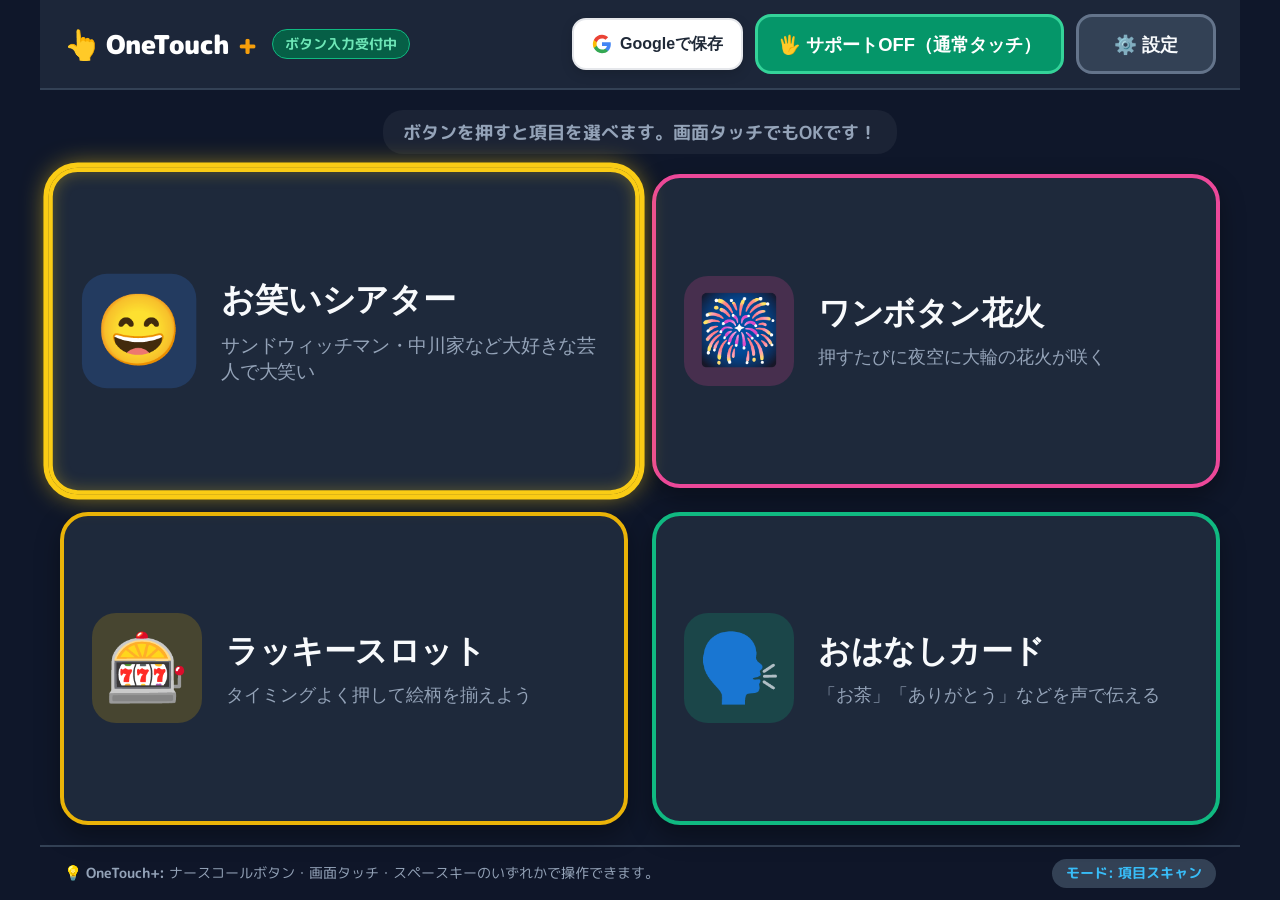
==== commit 4f90a953: "Update video theater to 3-step flow (comedian -> video list -> theater playback)" ====
--- a/index.html
+++ b/index.html
@@ -230,10 +230,29 @@
           </div>
         </div>
 
-        <!-- 大画面動画プレイヤー画面（最初は非表示） -->
+        <!-- 2-B. 芸人の動画一覧選択画面（新設！） -->
+        <div id="video-list-screen" class="hidden">
+          <div class="view-bar">
+            <button class="btn-back scannable" data-action="back-to-comedians">◀ 芸人を選び直す</button>
+            <div class="theater-channel-badge" id="video-list-comedian-name">サンドウィッチマン</div>
+            <div class="header-hint-badge">どの動画を見ますか？</div>
+          </div>
+
+          <div id="video-list-loading" class="video-loading-box hidden">
+            <div class="loader-spinner"></div>
+            <p>面白い動画を探しています...</p>
+          </div>
+
+          <!-- たくさんの動画カードが並ぶグリッド -->
+          <div class="video-items-grid" id="video-items-container">
+            <!-- JSで動的にサムネイル付きの特大動画カードが挿入される -->
+          </div>
+        </div>
+
+        <!-- 2-C. 大画面動画プレイヤー画面 -->
         <div id="video-theater-screen" class="hidden">
           <div class="view-bar">
-            <button class="btn-back scannable" data-action="back-to-comedians">◀ 芸人を選び直す</button>
+            <button class="btn-back scannable" data-action="back-to-video-list">◀ 動画一覧に戻る</button>
             <div class="theater-channel-badge" id="theater-channel-name">サンドウィッチマン</div>
             <button class="btn-action scannable" data-action="theater-next">⏭️ つぎの動画へ</button>
           </div>
@@ -254,7 +273,7 @@
                 <span id="video-index-badge" class="index-badge">動画 1 / 10</span>
               </div>
               <div class="caption-right">
-                <button class="btn-theater-skip scannable" data-action="theater-next">⏭️ 次の動画（ボタンでスキップ）</button>
+                <button class="btn-theater-skip scannable" data-action="theater-next">⏭️ 次の動画へ（ボタンでスキップ）</button>
               </div>
             </div>
           </div>
--- a/css/style.css
+++ b/css/style.css
@@ -397,8 +397,122 @@
 }
 
 /* ========================================================
-   2. お笑いシアター（芸人グリッド・プレイヤー）
-   ======================================================== */
+   2-B. 芸人の動画一覧（サムネイル選択）
+   ======================================================== */
+.video-items-grid {
+  display: grid;
+  grid-template-columns: repeat(2, 1fr);
+  gap: 20px;
+  flex: 1;
+}
+
+@media (max-width: 768px) {
+  .video-items-grid {
+    grid-template-columns: 1fr;
+  }
+}
+
+.video-item-card {
+  display: flex;
+  align-items: center;
+  gap: 20px;
+  background-color: var(--card-bg);
+  border: 4px solid var(--card-border);
+  border-radius: 24px;
+  padding: 16px 20px;
+  color: var(--text-main);
+  text-align: left;
+  cursor: pointer;
+  min-height: 140px; /* 特大サイズで走査線がゆったり滞在 */
+  box-shadow: 0 8px 24px rgba(0, 0, 0, 0.35);
+  transition: all 0.2s ease;
+}
+
+.video-thumb-box {
+  position: relative;
+  width: 160px;
+  height: 100px;
+  border-radius: 16px;
+  overflow: hidden;
+  background-color: #0f172a;
+  flex-shrink: 0;
+  border: 2px solid #475569;
+}
+
+.video-thumb-img {
+  width: 100%;
+  height: 100%;
+  object-fit: cover;
+}
+
+.video-play-badge {
+  position: absolute;
+  inset: 0;
+  display: flex;
+  align-items: center;
+  justify-content: center;
+  background: rgba(0, 0, 0, 0.4);
+  font-size: 2rem;
+  color: #fff;
+  transition: transform 0.2s ease;
+}
+
+.video-item-card:hover .video-play-badge {
+  transform: scale(1.15);
+  background: rgba(245, 158, 11, 0.5);
+}
+
+.video-item-info {
+  display: flex;
+  flex-direction: column;
+  gap: 8px;
+  flex: 1;
+}
+
+.video-item-title {
+  font-size: 1.35rem;
+  font-weight: 800;
+  line-height: 1.4;
+  color: #f8fafc;
+  display: -webkit-box;
+  -webkit-line-clamp: 2;
+  -webkit-box-orient: vertical;
+  overflow: hidden;
+}
+
+.video-play-label {
+  font-size: 0.95rem;
+  font-weight: 700;
+  color: #f59e0b;
+  display: flex;
+  align-items: center;
+  gap: 4px;
+}
+
+.video-loading-box {
+  display: flex;
+  flex-direction: column;
+  align-items: center;
+  justify-content: center;
+  padding: 40px;
+  color: #f59e0b;
+  font-size: 1.3rem;
+  font-weight: 800;
+  gap: 16px;
+}
+
+.loader-spinner {
+  border: 5px solid rgba(245, 158, 11, 0.2);
+  border-top-color: #f59e0b;
+  border-radius: 50%;
+  width: 50px;
+  height: 50px;
+  animation: spin 0.8s linear infinite;
+}
+
+@keyframes spin {
+  to { transform: rotate(360deg); }
+}
 .video-comedian-grid {
   display: grid;
   grid-template-columns: repeat(2, 1fr);
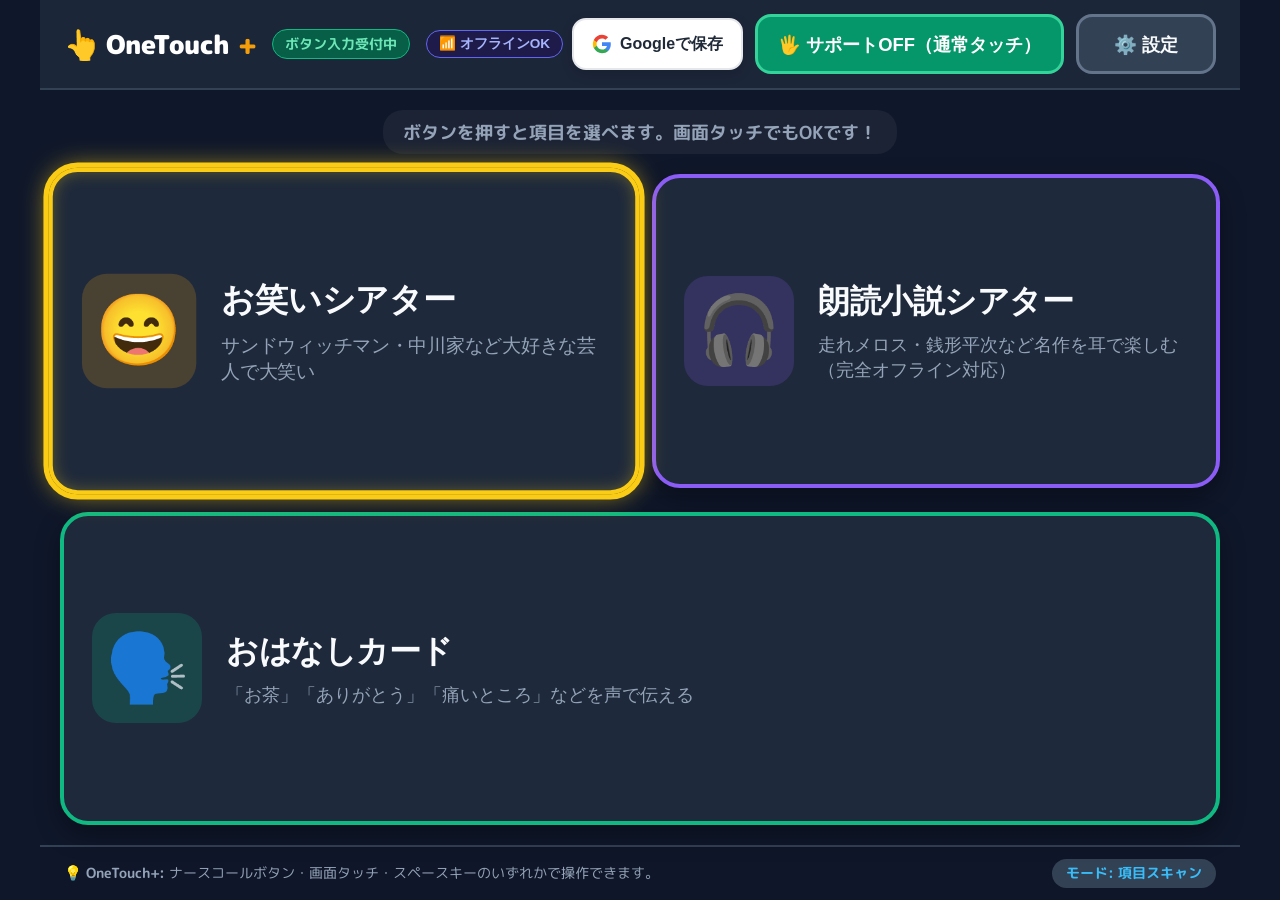
==== commit eb0db073: "Replace slot/fireworks with Audiobook Theater and add offline Service Worker support" ====
--- a/index.html
+++ b/index.html
@@ -30,6 +30,7 @@
       <div class="header-left">
         <h1 class="app-title"><span class="title-logo">👆</span> OneTouch<span class="title-plus">+</span></h1>
         <div id="input-status-badge" class="status-badge">ボタン入力受付中</div>
+        <div id="offline-status-badge" class="offline-badge" title="インターネットがなくても動きます">📶 オフラインOK</div>
       </div>
       <div class="header-right">
         <!-- Google ドライブ保存・ログインボタン -->
@@ -110,27 +111,20 @@
             </div>
           </button>
 
-          <button class="menu-card scannable color-fireworks" data-view="fireworks">
-            <div class="card-icon">🎆</div>
+          <!-- 新設：朗読小説シアター（スロットと花火の代わり） -->
+          <button class="menu-card scannable color-books" data-view="books">
+            <div class="card-icon">🎧</div>
             <div class="card-body">
-              <div class="card-title">ワンボタン花火</div>
-              <div class="card-desc">押すたびに夜空に大輪の花火が咲く</div>
-            </div>
-          </button>
-
-          <button class="menu-card scannable color-slot" data-view="slot">
-            <div class="card-icon">🎰</div>
-            <div class="card-body">
-              <div class="card-title">ラッキースロット</div>
-              <div class="card-desc">タイミングよく押して絵柄を揃えよう</div>
-            </div>
-          </button>
-
-          <button class="menu-card scannable color-voice" data-view="voice">
+              <div class="card-title">朗読小説シアター</div>
+              <div class="card-desc">走れメロス・銭形平次など名作を耳で楽しむ（完全オフライン対応）</div>
+            </div>
+          </button>
+
+          <button class="menu-card scannable color-voice" data-view="voice" style="grid-column: span 2;">
             <div class="card-icon">🗣️</div>
             <div class="card-body">
               <div class="card-title">おはなしカード</div>
-              <div class="card-desc">「お茶」「ありがとう」などを声で伝える</div>
+              <div class="card-desc">「お茶」「ありがとう」「痛いところ」などを声で伝える</div>
             </div>
           </button>
         </div>
@@ -280,45 +274,51 @@
         </div>
       </section>
 
-      <!-- 3. ワンボタン花火画面 -->
-      <section id="view-fireworks" class="view-section">
-        <div class="view-bar-overlay">
-          <button class="btn-back scannable" data-action="back-home">◀ ホームへ戻る</button>
-          <span class="fireworks-count">打ち上げ数: <strong id="fireworks-count-num">0</strong> 発</span>
-        </div>
-        <div class="fireworks-area" id="fireworks-canvas-wrapper">
-          <canvas id="fireworks-canvas"></canvas>
-          <div class="fireworks-hint">ボタンを押すと花火が打ち上がります！</div>
-        </div>
-      </section>
-
-      <!-- 4. ラッキースロット画面 -->
-      <section id="view-slot" class="view-section">
-        <div class="view-bar">
-          <button class="btn-back scannable" data-action="back-home">◀ ホームへ戻る</button>
-          <div class="view-title">ラッキースロット</div>
-          <div class="slot-score">あたり: <strong id="slot-win-count">0</strong> 回</div>
-        </div>
-
-        <div class="slot-container">
-          <div class="slot-machine">
-            <div class="reel-box">
-              <div class="reel" id="reel-1">🍒</div>
-            </div>
-            <div class="reel-box">
-              <div class="reel" id="reel-2">⭐</div>
-            </div>
-            <div class="reel-box">
-              <div class="reel" id="reel-3">7️⃣</div>
-            </div>
-          </div>
-
-          <div id="slot-message" class="slot-message">ボタンを押してスタート！</div>
-
-          <div class="slot-controls">
-            <button id="btn-slot-action" class="btn-slot scannable" data-action="slot-trigger">
-              ▶ スタート / ストップ
-            </button>
+      <!-- 3. 新設：朗読小説シアター画面（スロット・花火の代わり） -->
+      <section id="view-books" class="view-section">
+        <!-- 3-A. 作品選択画面 -->
+        <div id="books-selector-screen">
+          <div class="view-bar">
+            <button class="btn-back scannable" data-action="back-home">◀ ホームへ戻る</button>
+            <div class="view-title">朗読小説シアター</div>
+            <div class="header-hint-badge">どの小説を聴きますか？</div>
+          </div>
+
+          <div class="books-grid" id="books-grid">
+            <!-- JSで動的に作品カードが生成される -->
+          </div>
+        </div>
+
+        <!-- 3-B. 朗読プレイヤー画面（超特大1行表示・弱視・複視配慮） -->
+        <div id="books-player-screen" class="hidden">
+          <div class="view-bar">
+            <button class="btn-back scannable" data-action="back-to-books-list">◀ 本を選び直す</button>
+            <div class="book-playing-badge" id="book-playing-title">走れメロス - 太宰 治</div>
+            <button class="btn-action scannable" id="btn-book-play-toggle" data-action="book-toggle-play">
+              ⏸️ 一時停止
+            </button>
+          </div>
+
+          <!-- 超特大1行テキスト表示エリア（文字が二重に見える方でもくっきり読める） -->
+          <div class="book-reader-container">
+            <div class="book-sentence-display">
+              <div id="book-current-sentence" class="large-sentence">
+                物語を読み込んでいます...
+              </div>
+            </div>
+            
+            <div class="book-progress-bar-wrap">
+              <div id="book-progress-fill" class="book-progress-fill" style="width: 0%;"></div>
+            </div>
+
+            <!-- 下部ワンタッチ操作バー -->
+            <div class="book-controls-bar">
+              <button class="btn-book-ctrl scannable" data-action="book-rewind">⏪ 10秒戻る</button>
+              <button class="btn-book-ctrl-main scannable" data-action="book-toggle-play" id="btn-book-ctrl-center">
+                ⏯️ 停止 / 再開
+              </button>
+              <button class="btn-book-ctrl scannable" data-action="book-forward">⏭️ つぎの文へ</button>
+            </div>
           </div>
         </div>
       </section>
@@ -450,15 +450,17 @@
           <div class="feature-badge">👤 <strong>ゲストのままでもOK</strong>: ログインしなくても、そのまま手軽にお使いいただけます。</div>
         </div>
 
-        <div class="setting-item" style="margin-top: 16px;">
-          <label style="font-size: 0.95rem; color: #94a3b8;">Google OAuth Client ID（公開サーバー設定用）</label>
-          <input type="text" id="input-google-client-id" class="input-text" placeholder="例: 123456789-xxxx.apps.googleusercontent.com" style="width: 100%; padding: 12px; border-radius: 12px; background: #0f172a; border: 2px solid #334155; color: #fff; font-size: 0.95rem;">
-          <small style="color: #64748b; margin-top: 6px; display: block;">※ Google Cloud Consoleで取得したWebクライアントIDを入力すると、本番のGoogleログインが有効になります。</small>
-        </div>
-
-        <div class="settings-actions" style="display: flex; gap: 12px; margin-top: 14px;">
-          <button id="btn-save-client-id-login" class="btn-primary" style="flex: 1;">Googleでログインする</button>
-          <button id="btn-demo-login" class="btn-sub" style="flex: 1; border-color: #3b82f6; color: #60a5fa;">デモログイン（体験）</button>
+        <div class="settings-actions" style="display: flex; flex-direction: column; gap: 12px; margin-top: 20px;">
+          <button id="btn-save-client-id-login" class="btn-primary" style="font-size: 1.3rem; padding: 16px; display: flex; align-items: center; justify-content: center; gap: 10px;">
+            <svg viewBox="0 0 24 24" width="24" height="24">
+              <path fill="#fff" d="M22.56 12.25c0-.78-.07-1.53-.2-2.25H12v4.26h5.92c-.26 1.37-1.04 2.53-2.21 3.31v2.77h3.57c2.08-1.92 3.28-4.74 3.28-8.09z"/>
+              <path fill="#fff" d="M12 23c2.97 0 5.46-.98 7.28-2.66l-3.57-2.77c-.98.66-2.23 1.06-3.71 1.06-2.86 0-5.29-1.93-6.16-4.53H2.18v2.84C3.99 20.53 7.7 23 12 23z"/>
+              <path fill="#fff" d="M5.84 14.09c-.22-.66-.35-1.36-.35-2.09s.13-1.43.35-2.09V7.06H2.18C1.43 8.55 1 10.22 1 12s.43 3.45 1.18 4.94l2.85-2.22.81-.63z"/>
+              <path fill="#fff" d="M12 5.38c1.62 0 3.06.56 4.21 1.64l3.15-3.15C17.45 2.09 14.97 1 12 1 7.7 1 3.99 3.47 2.18 7.06l3.66 2.84c.87-2.6 3.3-4.52 6.16-4.52z"/>
+            </svg>
+            Googleでログインする
+          </button>
+          <button id="btn-demo-login" class="btn-sub" style="border-color: #3b82f6; color: #60a5fa; font-size: 1.1rem; padding: 12px;">デモログイン（お試し体験）</button>
         </div>
       </div>
 
@@ -485,8 +487,51 @@
 
   <!-- スクリプト読み込み -->
   <script src="js/audio.js"></script>
+  <script src="js/books-data.js"></script>
   <script src="js/drive.js"></script>
   <script src="js/scanner.js"></script>
   <script src="js/app.js"></script>
+  <!-- Service Worker 登録（完全オフライン対応） -->
+  <script>
+    if ('serviceWorker' in navigator) {
+      window.addEventListener('load', () => {
+        navigator.serviceWorker.register('./sw.js')
+          .then((reg) => {
+            console.log('OneTouch+ Service Worker registered:', reg.scope);
+            const badge = document.getElementById('offline-status-badge');
+            if (badge) {
+              badge.textContent = '📶 オフラインOK';
+              badge.style.borderColor = '#10b981';
+              badge.style.color = '#6ee7b7';
+            }
+          })
+          .catch((err) => console.warn('Service Worker registration failed:', err));
+      });
+
+      // オンライン・オフライン検知
+      window.addEventListener('offline', () => {
+        const badge = document.getElementById('offline-status-badge');
+        if (badge) {
+          badge.textContent = '📴 オフライン動作中';
+          badge.style.backgroundColor = '#7f1d1d';
+          badge.style.borderColor = '#f87171';
+          badge.style.color = '#fecaca';
+        }
+      });
+
+      window.addEventListener('online', () => {
+        const badge = document.getElementById('offline-status-badge');
+        if (badge) {
+          badge.textContent = '📶 オンライン復帰';
+          setTimeout(() => {
+            badge.textContent = '📶 オフラインOK';
+            badge.style.backgroundColor = '#1e1b4b';
+            badge.style.borderColor = '#6366f1';
+            badge.style.color = '#a5b4fc';
+          }, 3000);
+        }
+      });
+    }
+  </script>
 </body>
 </html>
--- a/css/style.css
+++ b/css/style.css
@@ -97,6 +97,19 @@
   border: 1px solid #10b981;
 }
 
+.offline-badge {
+  background-color: #1e1b4b;
+  color: #a5b4fc;
+  padding: 4px 12px;
+  border-radius: 9999px;
+  font-size: 0.85rem;
+  font-weight: 800;
+  border: 1px solid #6366f1;
+  display: flex;
+  align-items: center;
+  gap: 4px;
+}
+
 .header-right {
   display: flex;
   align-items: center;
@@ -338,12 +351,12 @@
 }
 
 /* カード固有アクセント */
-.color-video { border-color: #3b82f6; }
-.color-video .card-icon { background: rgba(59, 130, 246, 0.2); }
-.color-fireworks { border-color: #ec4899; }
-.color-fireworks .card-icon { background: rgba(236, 72, 153, 0.2); }
-.color-slot { border-color: #eab308; }
-.color-slot .card-icon { background: rgba(234, 179, 8, 0.2); }
+.color-video { border-color: #f59e0b; }
+.color-video .card-icon { background: rgba(245, 158, 11, 0.2); }
+
+.color-books { border-color: #8b5cf6; }
+.color-books .card-icon { background: rgba(139, 92, 246, 0.2); }
+
 .color-voice { border-color: #10b981; }
 .color-voice .card-icon { background: rgba(16, 185, 129, 0.2); }
 
@@ -699,123 +712,169 @@
 }
 
 /* ========================================================
-   3. 花火画面
+   3. 朗読小説シアター（複視・弱視配慮 特大1行表示）
    ======================================================== */
-.view-bar-overlay {
-  position: absolute;
-  top: 20px;
-  left: 20px;
-  right: 20px;
-  z-index: 20;
-  display: flex;
+.books-grid {
+  display: grid;
+  grid-template-columns: repeat(2, 1fr);
+  gap: 20px;
+  flex: 1;
+}
+
+@media (max-width: 768px) {
+  .books-grid {
+    grid-template-columns: 1fr;
+  }
+}
+
+.book-card {
+  display: flex;
+  align-items: center;
+  min-height: 140px;
+  padding: 24px 22px;
+  background-color: var(--card-bg);
+  border: 4px solid #8b5cf6;
+  border-radius: 24px;
+  color: var(--text-main);
+  text-align: left;
+  cursor: pointer;
+  gap: 20px;
+  box-shadow: 0 8px 24px rgba(0, 0, 0, 0.35);
+  transition: all 0.2s ease;
+}
+
+.b-icon {
+  font-size: 3.5rem;
+  background: rgba(139, 92, 246, 0.2);
+  width: 85px;
+  height: 85px;
+  display: flex;
+  align-items: center;
+  justify-content: center;
+  border-radius: 20px;
+  flex-shrink: 0;
+}
+
+.b-info {
+  display: flex;
+  flex-direction: column;
+  gap: 6px;
+}
+
+.b-title {
+  font-size: 1.7rem;
+  font-weight: 900;
+  color: #fff;
+}
+
+.b-author {
+  font-size: 1.15rem;
+  font-weight: 700;
+  color: #c4b5fd;
+}
+
+.b-genre {
+  font-size: 0.95rem;
+  color: var(--text-muted);
+}
+
+/* 朗読プレイヤー画面 */
+.book-playing-badge {
+  background: linear-gradient(135deg, #7c3aed, #6d28d9);
+  color: #fff;
+  font-weight: 900;
+  font-size: 1.3rem;
+  padding: 10px 24px;
+  border-radius: 16px;
+  border: 2px solid #a78bfa;
+}
+
+.book-reader-container {
+  display: flex;
+  flex-direction: column;
+  flex: 1;
+  background-color: #030712; /* 完全な漆黒で文字を際立たせる */
+  border-radius: 24px;
+  border: 4px solid #4c1d95;
+  padding: 30px;
   justify-content: space-between;
-  align-items: center;
-}
-
-.fireworks-count {
-  background: rgba(0, 0, 0, 0.6);
-  padding: 8px 16px;
-  border-radius: 20px;
-  font-size: 1.1rem;
-  color: #f472b6;
-  border: 1px solid #ec4899;
-}
-
-.fireworks-area {
-  position: relative;
+  box-shadow: 0 12px 30px rgba(0, 0, 0, 0.5);
+  min-height: 440px;
+}
+
+/* 【最重要】文字がブレて二重に見える方でもくっきり読める超特大1行表示 */
+.book-sentence-display {
+  display: flex;
+  align-items: center;
+  justify-content: center;
   flex: 1;
-  background: radial-gradient(circle at bottom, #090d16 0%, #000208 100%);
-  border-radius: 20px;
+  text-align: center;
+  padding: 20px;
+}
+
+.large-sentence {
+  font-size: 2.5rem; /* 超特大サイズ！ */
+  font-weight: 900;
+  line-height: 1.6;
+  color: #fde047; /* 目に優しくコントラストの高い黄金イエロー */
+  text-shadow: 0 0 20px rgba(253, 224, 71, 0.3);
+  letter-spacing: 0.05em;
+  transition: opacity 0.3s ease, transform 0.3s ease;
+}
+
+@media (max-width: 768px) {
+  .large-sentence {
+    font-size: 1.8rem;
+  }
+}
+
+.book-progress-bar-wrap {
+  width: 100%;
+  height: 10px;
+  background-color: #1e1b4b;
+  border-radius: 9999px;
   overflow: hidden;
-  min-height: 480px;
-}
-
-#fireworks-canvas {
-  width: 100%;
+  margin: 16px 0;
+}
+
+.book-progress-fill {
   height: 100%;
-  display: block;
-}
-
-.fireworks-hint {
-  position: absolute;
-  bottom: 24px;
-  left: 50%;
-  transform: translateX(-50%);
-  color: rgba(255, 255, 255, 0.7);
-  background: rgba(0, 0, 0, 0.6);
-  padding: 8px 24px;
+  background: linear-gradient(90deg, #8b5cf6, #f59e0b);
   border-radius: 9999px;
-  font-size: 1rem;
-  font-weight: 700;
-  pointer-events: none;
-}
-
-/* ========================================================
-   4. スロット画面
-   ======================================================== */
-.slot-score {
-  font-size: 1.2rem;
-  color: #fbbf24;
-}
-
-.slot-container {
-  display: flex;
-  flex-direction: column;
-  align-items: center;
-  justify-content: center;
-  flex: 1;
-  background-color: var(--card-bg);
-  border-radius: 24px;
-  padding: 30px;
-  border: 3px solid var(--card-border);
-}
-
-.slot-machine {
-  display: flex;
-  gap: 20px;
-  margin-bottom: 28px;
-}
-
-.reel-box {
-  width: 130px;
-  height: 160px;
-  background-color: #0f172a;
-  border: 4px solid #facc15;
-  border-radius: 20px;
-  display: flex;
-  align-items: center;
-  justify-content: center;
-  box-shadow: inset 0 0 20px rgba(0, 0, 0, 0.8);
-}
-
-.reel {
-  font-size: 5rem;
-  transition: transform 0.1s ease;
-}
-
-.slot-message {
+  transition: width 0.3s linear;
+}
+
+.book-controls-bar {
+  display: flex;
+  gap: 16px;
+  align-items: center;
+  justify-content: center;
+}
+
+.btn-book-ctrl {
+  background-color: #1e293b;
+  color: #e2e8f0;
+  border: 3px solid #475569;
+  min-height: 70px;
+  padding: 12px 24px;
+  border-radius: 18px;
+  font-size: 1.15rem;
+  font-weight: 800;
+  cursor: pointer;
+}
+
+.btn-book-ctrl-main {
+  background: linear-gradient(135deg, #7c3aed, #5b21b6);
+  color: white;
+  border: 4px solid #a78bfa;
+  min-height: 85px;
+  min-width: 240px;
+  padding: 14px 36px;
+  border-radius: 22px;
   font-size: 1.5rem;
   font-weight: 900;
-  color: #38bdf8;
-  margin-bottom: 24px;
-  min-height: 2em;
-  text-align: center;
-}
-
-.btn-slot {
-  background: linear-gradient(135deg, #ef4444, #b91c1c);
-  color: white;
-  border: 4px solid #f87171;
-  min-height: 110px;
-  min-width: 320px;
-  width: 80%;
-  max-width: 500px;
-  padding: 20px 48px;
-  border-radius: 28px;
-  font-size: 1.8rem;
-  font-weight: 900;
-  cursor: pointer;
-  box-shadow: 0 10px 28px rgba(239, 68, 68, 0.45);
+  cursor: pointer;
+  box-shadow: 0 8px 24px rgba(124, 58, 237, 0.45);
 }
 
 /* ========================================================
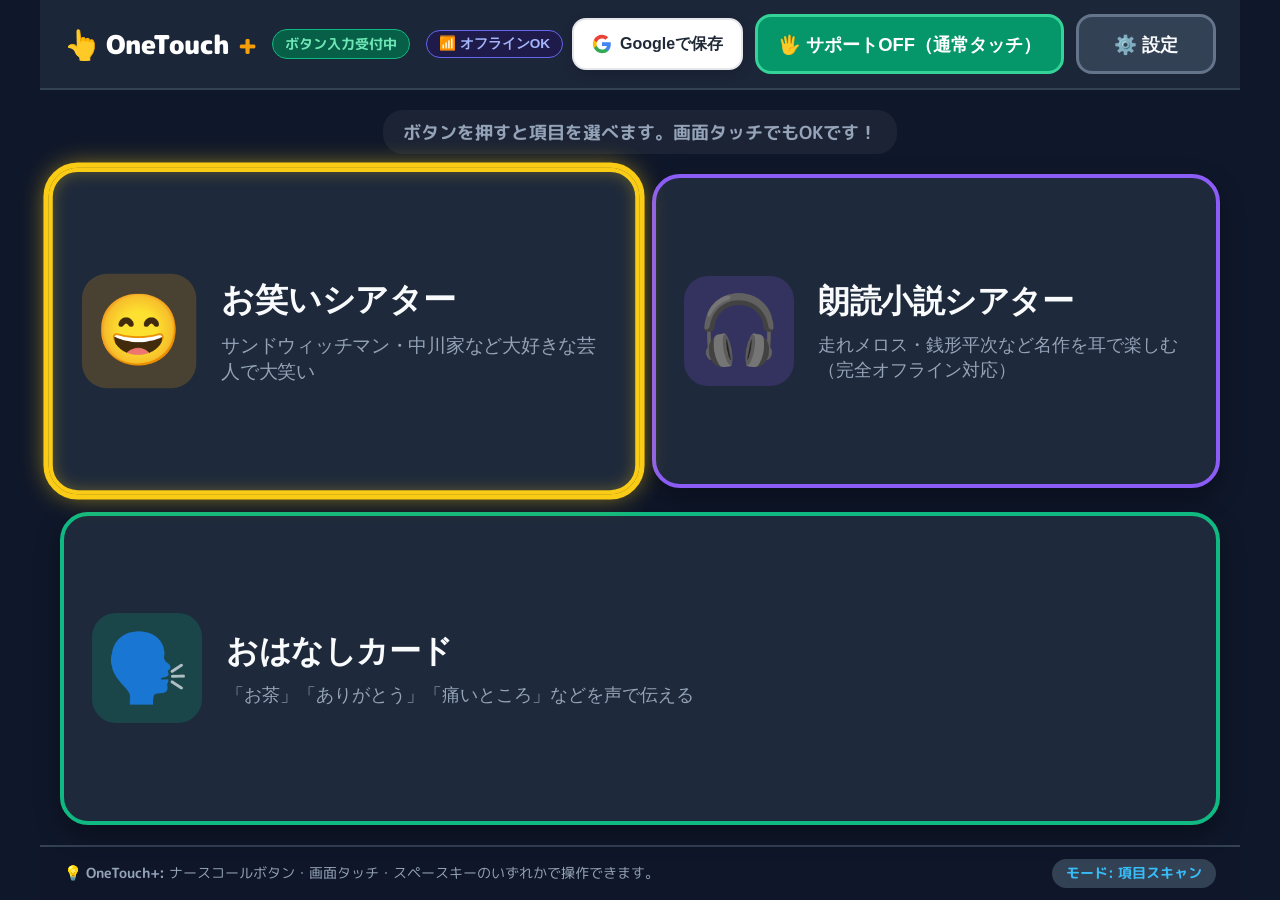
==== commit 919fbba3: "Fix Google Drive login initialization, update SW cache v3 with Network-First strategy, and expand Ru" ====
--- a/index.html
+++ b/index.html
@@ -491,13 +491,15 @@
   <script src="js/drive.js"></script>
   <script src="js/scanner.js"></script>
   <script src="js/app.js"></script>
-  <!-- Service Worker 登録（完全オフライン対応） -->
+  <!-- Service Worker 登録（完全オフライン対応 & 自動更新） -->
   <script>
     if ('serviceWorker' in navigator) {
       window.addEventListener('load', () => {
         navigator.serviceWorker.register('./sw.js')
           .then((reg) => {
             console.log('OneTouch+ Service Worker registered:', reg.scope);
+            // 最新コードを常にチェック
+            reg.update();
             const badge = document.getElementById('offline-status-badge');
             if (badge) {
               badge.textContent = '📶 オフラインOK';
